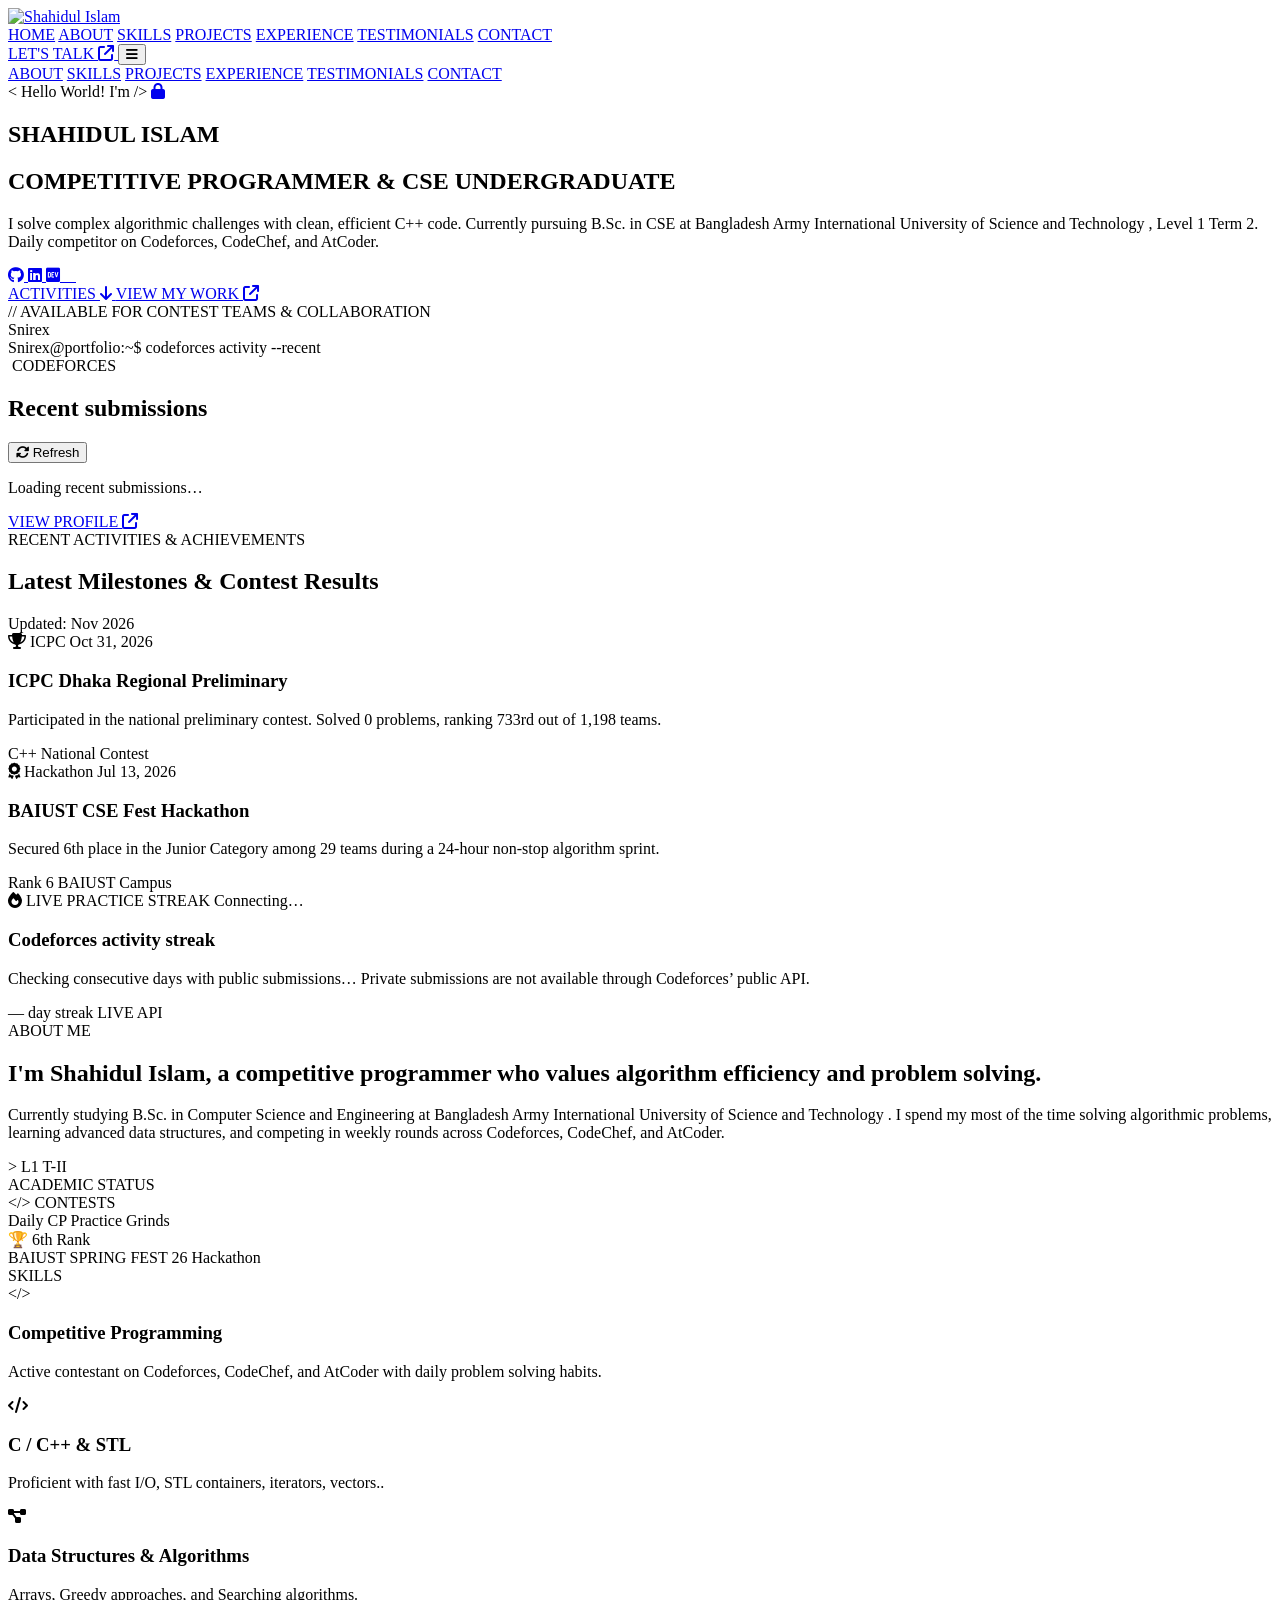
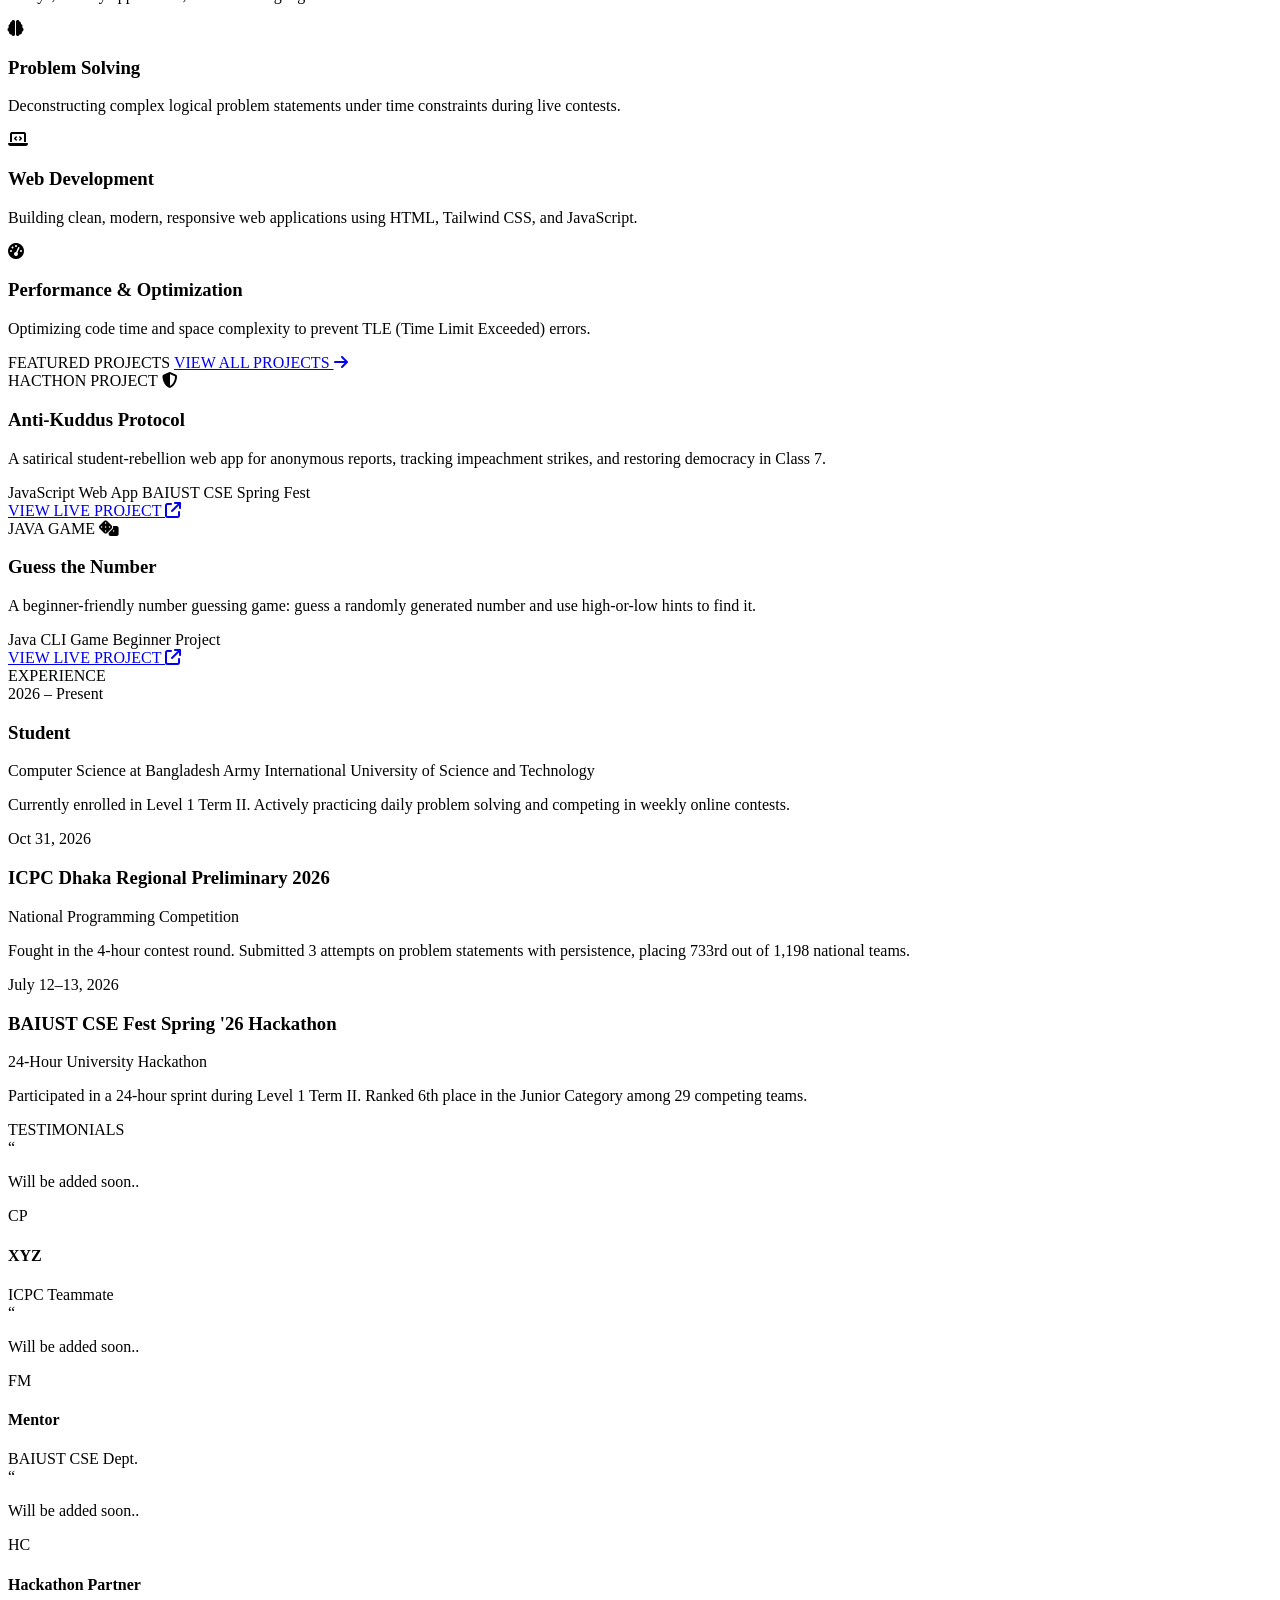
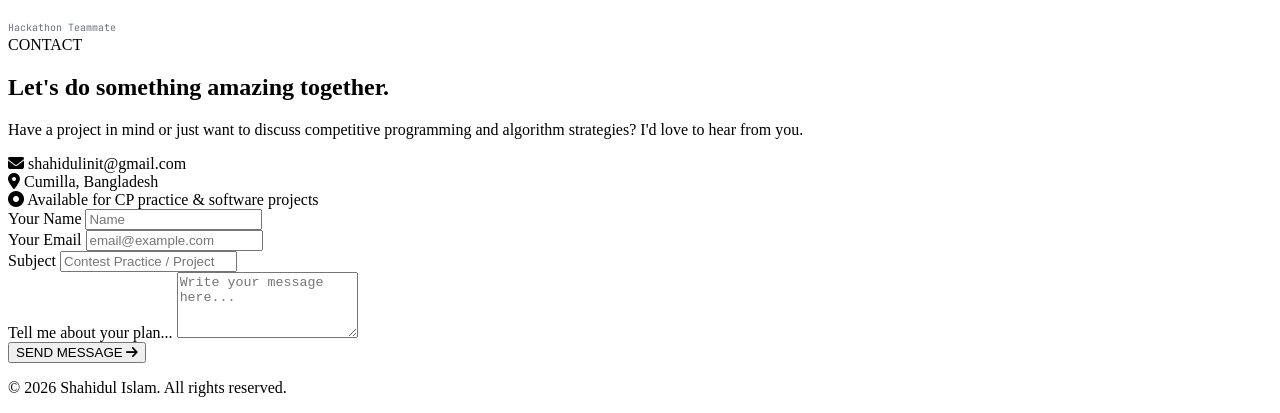
==== index.html @ ae954846 "Publish portfolio site" ====
<!doctype html>
<html lang="en" class="scroll-smooth"><head>
    <meta charset="UTF-8">
    <meta name="viewport" content="width=device-width, initial-scale=1.0">
    <meta name="theme-color" content="#080b0a">
    <meta name="description" content="Shahidul Islam — competitive programmer and computer science undergraduate.">
    <title>Shahidul Islam | Portfolio</title>
    <!-- FontAwesome & Google Fonts -->
    <link rel="stylesheet" href="https://cdnjs.cloudflare.com/ajax/libs/font-awesome/6.5.1/css/all.min.css">
    <link rel="preconnect" href="https://fonts.googleapis.com">
    <link rel="preconnect" href="https://fonts.gstatic.com" crossorigin="">
    <link href="https://fonts.googleapis.com/css2?family=JetBrains+Mono:wght@400;500;600;700&amp;family=Plus+Jakarta+Sans:wght@300;400;500;600;700;800&amp;display=swap" rel="stylesheet">
    
    
    
    <link rel="stylesheet" href="assets/css/tailwind.css">
    <link rel="stylesheet" href="assets/css/site.css">
    <style id="admin-custom-css"></style>
</head>
<body class="bg-grid-overlay antialiased selection:bg-lime-400 selection:text-black">

    <!-- Navigation Bar -->
    <header class="fixed top-0 left-0 w-full z-40 bg-[#080b0a]/90 backdrop-blur-md border-b border-[#161f1b]">
        <div class="max-w-7xl mx-auto px-4 sm:px-6 lg:px-8 h-20 flex items-center justify-between">
            
            <!-- Site Logo -->
            <a href="#home" class="site-logo-link" aria-label="Shahidul Islam home">
                <img src="assets/images/silogo.PNG" alt="Shahidul Islam">
            </a>

            <!-- Desktop Nav Links -->
            <nav class="hidden lg:flex items-center gap-8 text-xs font-mono font-bold uppercase tracking-widest text-gray-400">
                <a href="#home" class="hover:text-accent transition-colors">HOME</a>
                <a href="#about" class="hover:text-accent transition-colors">ABOUT</a>
                <a href="#skills" class="hover:text-accent transition-colors">SKILLS</a>
                <a href="#projects" class="hover:text-accent transition-colors">PROJECTS</a>
                <a href="#experience" class="hover:text-accent transition-colors">EXPERIENCE</a>
                <a href="#testimonials" class="hover:text-accent transition-colors">TESTIMONIALS</a>
                <a href="#contact" class="hover:text-accent transition-colors">CONTACT</a>
            </nav>

            <!-- Let's Talk CTA -->
            <div class="flex items-center gap-4">
                <a href="#contact" class="px-5 py-2.5 rounded-lg border border-gray-700 hover:border-accent text-xs font-mono font-bold text-white hover:text-accent transition-all flex items-center gap-2">
                    LET'S TALK <i class="fa-solid fa-arrow-up-right-from-square text-[10px]"></i>
                </a>
                <button id="mobile-toggle" type="button" class="lg:hidden text-gray-400 hover:text-white p-2" aria-label="Toggle navigation" aria-controls="mobile-menu" aria-expanded="false">
                    <i class="fa-solid fa-bars text-xl" aria-hidden="true"></i>
                </button>
            </div>
        </div>

        <!-- Mobile Navigation Drawer -->
        <div id="mobile-menu" class="hidden lg:hidden bg-[#0d1210] border-b border-gray-800 px-6 py-4 space-y-3 font-mono text-xs">
            <a href="#about" class="mobile-link block text-gray-300 hover:text-accent">ABOUT</a>
            <a href="#skills" class="mobile-link block text-gray-300 hover:text-accent">SKILLS</a>
            <a href="#projects" class="mobile-link block text-gray-300 hover:text-accent">PROJECTS</a>
            <a href="#experience" class="mobile-link block text-gray-300 hover:text-accent">EXPERIENCE</a>
            <a href="#testimonials" class="mobile-link block text-gray-300 hover:text-accent">TESTIMONIALS</a>
            <a href="#contact" class="mobile-link block text-gray-300 hover:text-accent">CONTACT</a>
        </div>
    </header>

    <!-- Main Content Container -->
    <main class="relative pt-20">

        <!-- Hero Section -->
        <section id="home" class="min-h-[85vh] flex items-center py-12">
            <div class="max-w-7xl mx-auto px-4 sm:px-6 lg:px-8 w-full">
                <div class="grid grid-cols-1 lg:grid-cols-12 gap-12 items-center">
                    
                    <!-- Left Hero Intro -->
                    <div class="lg:col-span-7 space-y-6">
                        
                        <div class="hero-greeting">
                            <span class="inline-block text-xs font-mono font-bold text-accent">
                                &lt; Hello World! I'm /&gt;
                            </span>
                            <a id="admin-panel-trigger" href="https://github.com/shahidulinit/shahidulinit.github.io" target="_blank" rel="noopener noreferrer" class="admin-panel-trigger" aria-label="Open the GitHub repository" title="GitHub repository">
                                <i class="fa-solid fa-lock" aria-hidden="true"></i>
                            </a>
                        </div>

                        <h1 class="text-5xl sm:text-7xl font-extrabold tracking-tight text-white leading-none uppercase" id="display-hero-title">
                            SHAHIDUL <span class="text-accent">ISLAM</span>
                        </h1>

                        <h2 class="text-sm sm:text-base font-mono font-bold tracking-wider text-gray-300 uppercase" id="display-hero-subtitle">
                            COMPETITIVE PROGRAMMER &amp; CSE UNDERGRADUATE
                        </h2>

                        <p class="text-gray-400 text-sm sm:text-base leading-relaxed max-w-xl" id="display-hero-bio">
                            I solve complex algorithmic challenges with clean, efficient C++ code. Currently pursuing B.Sc. in CSE at Bangladesh Army International University of Science and Technology , Level 1 Term 2. Daily competitor on Codeforces, CodeChef, and AtCoder.
                        </p>

                        <nav aria-label="Competitive programming and social profiles" class="flex flex-wrap items-center gap-3 pt-2">
                            <a href="https://github.com/shahidulinit" target="_blank" rel="noopener noreferrer" aria-label="GitHub profile" title="GitHub" class="w-11 h-11 rounded-xl border border-gray-800 bg-[#0d1210] flex items-center justify-center text-gray-300 hover:text-accent hover:border-accent transition-colors">
                                <i class="fa-brands fa-github text-lg" aria-hidden="true"></i>
                            </a>
                            <a href="https://www.linkedin.com/in/shahidulinit/" target="_blank" rel="noopener noreferrer" aria-label="LinkedIn profile" title="LinkedIn" class="w-11 h-11 rounded-xl border border-gray-800 bg-[#0d1210] flex items-center justify-center text-gray-300 hover:text-accent hover:border-accent transition-colors">
                                <i class="fa-brands fa-linkedin text-lg" aria-hidden="true"></i>
                            </a>
                            <a href="https://dev.to/shahidulinit" target="_blank" rel="noopener noreferrer" aria-label="DEV profile" title="DEV" class="w-11 h-11 rounded-xl border border-gray-800 bg-[#0d1210] flex items-center justify-center text-gray-300 hover:text-accent hover:border-accent transition-colors">
                                <i class="fa-brands fa-dev text-lg" aria-hidden="true"></i>
                            </a>
                            <a href="https://codeforces.com/profile/Snirex" target="_blank" rel="noopener noreferrer" aria-label="Codeforces profile" title="Codeforces" class="codeforces-profile-link w-11 h-11 rounded-xl border border-gray-800 bg-[#0d1210] flex items-center justify-center hover:border-accent transition-colors">
                                <img src="https://cdn.simpleicons.org/codeforces/1F8ACB" alt="" class="codeforces-icon" loading="lazy">
                            </a>
                            <a href="https://www.codechef.com/users/shahidulinit" target="_blank" rel="noopener noreferrer" aria-label="CodeChef profile" title="CodeChef" class="w-11 h-11 rounded-xl border border-gray-800 bg-[#0d1210] flex items-center justify-center hover:border-accent transition-colors">
                                <img src="https://cdn.simpleicons.org/codechef/5B4638" alt="" class="w-5 h-5" loading="lazy">
                            </a>
                            <a href="https://atcoder.jp/users/shahidulinit" target="_blank" rel="noopener noreferrer" aria-label="AtCoder profile" title="AtCoder" class="w-11 h-11 rounded-xl border border-gray-800 bg-[#0d1210] flex items-center justify-center text-gray-300 hover:text-accent hover:border-accent transition-colors">
                                <img src="https://atcoder.jp/favicon.ico" alt="" class="w-6 h-6 rounded" loading="lazy">
                            </a>
                            <a href="https://icpc.global/ICPCID/shahidulinit" target="_blank" rel="noopener noreferrer" aria-label="ICPC profile" title="ICPC" class="w-11 h-11 rounded-xl border border-gray-800 bg-[#0d1210] flex items-center justify-center text-gray-300 hover:text-accent hover:border-accent transition-colors">
                                <img src="https://icpc.global/favicon.ico" alt="" class="w-6 h-6 rounded" loading="lazy">
                            </a>
                        </nav>

                        <!-- Action Buttons -->
                        <div class="flex flex-wrap items-center gap-4 pt-2">
                            <a href="#activity" class="px-7 py-3.5 rounded-lg bg-accent text-black font-extrabold font-mono text-xs uppercase hover:bg-lime-500 transition-all flex items-center gap-2">ACTIVITIES <i class="fa-solid fa-arrow-down"></i>
                            </a>
                            <a href="#projects" class="px-7 py-3.5 rounded-lg border border-gray-800 hover:border-accent text-white hover:text-accent font-mono text-xs uppercase transition-all flex items-center gap-2">
                                VIEW MY WORK <i class="fa-solid fa-arrow-up-right-from-square"></i>
                            </a>
                        </div>

                        <!-- Status Tag -->
                        <div class="text-xs font-mono text-gray-500 pt-4 flex items-center gap-2">
                            <span class="w-2 h-2 rounded-full bg-accent animate-ping"></span>
                            <span id="display-hero-status" class="">// AVAILABLE FOR CONTEST TEAMS &amp; COLLABORATION</span>
                        </div>
                    </div>

                    <!-- Live Codeforces terminal -->
                    <div id="codeforces-activity" class="lg:col-span-5 relative flex justify-center" data-codeforces-handle="Snirex" aria-labelledby="codeforces-heading">
                        
                        <!-- Glowing Wireframe Globe Ambient Background -->
                        <div class="codeforces-globe-ambient" aria-hidden="true">
                            <div class="wireframe-globe"></div>
                        </div>

                        <div class="mac-terminal codeforces-hero-terminal relative z-10">
                            <div class="mac-terminal-titlebar">
                                <div class="mac-terminal-controls" aria-hidden="true">
                                    <span class="mac-terminal-dot mac-terminal-close"></span>
                                    <span class="mac-terminal-dot mac-terminal-minimize"></span>
                                    <span class="mac-terminal-dot mac-terminal-zoom"></span>
                                </div>
                                <span class="mac-terminal-title">Snirex</span>
                                <span class="mac-terminal-spacer" aria-hidden="true"></span>
                            </div>
                            <div class="mac-terminal-body">
                                <div class="codeforces-command" aria-hidden="true">
                                    <span class="codeforces-command-user">Snirex@portfolio</span><span class="codeforces-command-path">:~</span><span class="codeforces-command-prompt">$</span>
                                    <span>codeforces activity --recent</span>
                                </div>
                                <div class="codeforces-terminal-heading">
                                    <div class="space-y-2">
                                        <span class="codeforces-label">
                                            <img src="https://cdn.simpleicons.org/codeforces/1F8ACB" alt="" class="codeforces-icon codeforces-icon-small" loading="lazy">
                                            CODEFORCES
                                        </span>
                                        <h2 id="codeforces-heading" class="text-lg font-bold text-white">Recent submissions</h2>
                                    </div>
                                    <button id="codeforces-refresh" type="button" class="rounded-lg border border-gray-700 px-3 py-2 text-xs font-mono text-white hover:border-accent hover:text-accent transition-colors" aria-label="Refresh Codeforces activity">
                                        <i class="fa-solid fa-rotate mr-1" aria-hidden="true"></i> Refresh
                                    </button>
                                </div>
                                <p id="codeforces-status" class="codeforces-status my-3 text-[11px] text-gray-400" role="status" aria-live="polite">Loading recent submissions…</p>
                                <div id="codeforces-submissions" class="grid grid-cols-1 gap-2" aria-live="polite"></div>
                                <div class="flex flex-wrap items-center justify-between gap-2 mt-3">
                                    <span id="codeforces-updated" class="text-[10px] font-mono text-gray-500"></span>
                                    <a href="https://codeforces.com/profile/Snirex" target="_blank" rel="noopener noreferrer" class="codeforces-profile-link inline-flex items-center gap-2 text-[10px] font-mono font-bold text-accent hover:text-white">
                                        VIEW PROFILE <i class="fa-solid fa-arrow-up-right-from-square" aria-hidden="true"></i>
                                    </a>
                                </div>
                            </div>
                        </div>
                    </div>

                </div>
            </div>
        </section>

        <!-- PRIORITIZED MOST RECENT ACTIVITY SECTION -->
        <section id="activity" class="py-12 border-t border-[#161f1b] bg-[#090e0b]">
            <div class="max-w-7xl mx-auto px-4 sm:px-6 lg:px-8">
                
                <div class="flex flex-col md:flex-row md:items-center justify-between gap-4 mb-8">
                    <div>
                        <span class="px-3 py-1 rounded bg-accent/10 border border-accent/20 text-accent font-mono text-xs font-bold uppercase inline-flex items-center gap-2">
                            <span class="w-2 h-2 rounded-full bg-accent animate-ping"></span>RECENT ACTIVITIES &amp; ACHIEVEMENTS
                        </span>
                        <h2 class="text-2xl font-bold text-white mt-2">Latest Milestones &amp; Contest Results</h2>
                    </div>
                    <span class="text-xs font-mono text-gray-500">Updated: Nov 2026</span>
                </div>

                <!-- Recent Activity Cards Row -->
                <div class="grid grid-cols-1 md:grid-cols-3 gap-6">
                    
                    <!-- Activity 1 -->
                    <div class="card-dark p-5 rounded-2xl relative border-l-4 border-l-accent">
                        <div class="flex items-center justify-between text-xs font-mono text-gray-400 mb-2">
                            <span class="text-accent font-bold"><i class="fa-solid fa-trophy mr-1"></i> ICPC</span>
                            <span>Oct 31, 2026</span>
                        </div>
                        <h3 class="text-base font-bold text-white mb-1" id="act-title-1">ICPC Dhaka Regional Preliminary</h3>
                        <p class="text-gray-400 text-xs leading-relaxed" id="act-desc-1">Participated in the national preliminary contest. Solved 0 problems, ranking 733rd out of 1,198 teams.</p>
                        <div class="mt-4 flex items-center gap-2">
                            <span class="text-[10px] font-mono px-2 py-0.5 rounded bg-accent/20 text-accent font-semibold">C++</span>
                            <span class="text-[10px] font-mono px-2 py-0.5 rounded bg-gray-800 text-gray-300">National Contest</span>
                        </div>
                    </div>

                    <!-- Activity 2 -->
                    <div class="card-dark p-5 rounded-2xl relative border-l-4 border-l-emerald-500">
                        <div class="flex items-center justify-between text-xs font-mono text-gray-400 mb-2">
                            <span class="text-emerald-400 font-bold"><i class="fa-solid fa-award mr-1"></i> Hackathon</span>
                            <span>Jul 13, 2026</span>
                        </div>
                        <h3 class="text-base font-bold text-white mb-1" id="act-title-2">BAIUST CSE Fest Hackathon</h3>
                        <p class="text-gray-400 text-xs leading-relaxed" id="act-desc-2">Secured 6th place in the Junior Category among 29 teams during a 24-hour non-stop algorithm sprint.</p>
                        <div class="mt-4 flex items-center gap-2">
                            <span class="text-[10px] font-mono px-2 py-0.5 rounded bg-emerald-500/20 text-emerald-400 font-semibold">Rank 6</span>
                            <span class="text-[10px] font-mono px-2 py-0.5 rounded bg-gray-800 text-gray-300">BAIUST Campus</span>
                        </div>
                    </div>

                    <!-- Activity 3 -->
                    <div id="act-card-streak" class="card-dark p-5 rounded-2xl relative border-l-4 border-l-blue-500">
                        <div class="flex items-center justify-between text-xs font-mono text-gray-400 mb-2">
                            <span class="text-blue-400 font-bold"><i class="fa-solid fa-fire mr-1"></i> LIVE PRACTICE STREAK</span>
                            <span id="act-streak-last">Connecting…</span>
                        </div>
                        <h3 class="text-base font-bold text-white mb-1" id="act-title-3">Codeforces activity streak</h3>
                        <p class="text-gray-400 text-xs leading-relaxed" id="act-desc-3" role="status" aria-live="polite">Checking consecutive days with public submissions… Private submissions are not available through Codeforces’ public API.</p>
                        <div class="mt-4 flex items-center gap-2">
                            <span id="act-streak-count" class="text-[10px] font-mono px-2 py-0.5 rounded bg-blue-500/20 text-blue-400 font-semibold">— day streak</span>
                            <span class="text-[10px] font-mono px-2 py-0.5 rounded bg-gray-800 text-gray-300">LIVE API</span>
                        </div>
                    </div>

                </div>

            </div>
        </section>

        <!-- About Me Section -->
        <section id="about" class="py-20 border-t border-[#161f1b]">
            <div class="max-w-7xl mx-auto px-4 sm:px-6 lg:px-8">
                
                <div class="space-y-6 max-w-4xl">
                    <span class="px-3 py-1 rounded bg-accent/10 border border-accent/20 text-accent font-mono text-xs font-bold uppercase">
                        ABOUT ME
                    </span>

                    <h2 class="text-2xl sm:text-4xl font-bold text-white leading-snug" id="display-about-headline">
                        I'm Shahidul Islam, a competitive programmer who values <span class="text-accent">algorithm efficiency</span> and <span class="text-accent">problem solving</span>.
                    </h2>

                    <p class="text-gray-400 text-sm sm:text-base leading-relaxed" id="display-about-paragraph">
                        Currently studying B.Sc. in Computer Science and Engineering at Bangladesh Army International University of Science and Technology . I spend my most of the time solving algorithmic problems, learning advanced data structures, and competing in weekly rounds across Codeforces, CodeChef, and AtCoder.
                    </p>

                    <!-- Key Stats Display Boxes -->
                    <div class="grid grid-cols-1 sm:grid-cols-3 gap-6 pt-6">
                        <div class="card-dark p-6 rounded-2xl border border-gray-800">
                            <div class="text-3xl font-extrabold font-mono text-accent" id="stat-years">&gt; L1 T-II</div>
                            <div class="text-xs font-mono text-gray-400 uppercase mt-2">ACADEMIC STATUS</div>
                        </div>
                        <div class="card-dark p-6 rounded-2xl border border-gray-800">
                            <div class="text-3xl font-extrabold font-mono text-accent" id="stat-projects">&lt;/&gt; CONTESTS</div>
                            <div class="text-xs font-mono text-gray-400 uppercase mt-2">Daily CP Practice Grinds</div>
                        </div>
                        <div class="card-dark p-6 rounded-2xl border border-gray-800">
                            <div class="text-3xl font-extrabold font-mono text-accent" id="stat-clients">🏆 6th Rank</div>
                            <div class="text-xs font-mono text-gray-400 uppercase mt-2">BAIUST SPRING FEST 26 Hackathon</div>
                        </div>
                    </div>
                </div>

            </div>
        </section>

        <!-- Skills & Services Section -->
        <section id="skills" class="py-20 border-t border-[#161f1b]">
            <div class="max-w-7xl mx-auto px-4 sm:px-6 lg:px-8">
                
                <div class="space-y-3 mb-12">
                    <span class="px-3 py-1 rounded bg-accent/10 border border-accent/20 text-accent font-mono text-xs font-bold uppercase">
                        SKILLS</span>
                </div>

                <div class="grid grid-cols-1 sm:grid-cols-2 lg:grid-cols-3 gap-6" id="skills-grid">
                    
                    <!-- Card 1 -->
                    <div class="card-dark p-6 rounded-2xl space-y-4">
                        <div class="text-accent text-2xl font-mono">&lt;/&gt;</div>
                        <h3 class="text-lg font-bold text-white">Competitive Programming</h3>
                        <p class="text-gray-400 text-xs leading-relaxed">Active contestant on Codeforces, CodeChef, and AtCoder with daily problem solving habits.</p>
                    </div>

                    <!-- Card 2 -->
                    <div class="card-dark p-6 rounded-2xl space-y-4">
                        <div class="text-accent text-2xl font-mono"><i class="fa-solid fa-code"></i></div>
                        <h3 class="text-lg font-bold text-white">C / C++ &amp; STL</h3>
                        <p class="text-gray-400 text-xs leading-relaxed">Proficient with fast I/O, STL containers, iterators, vectors..</p>
                    </div>

                    <!-- Card 3 -->
                    <div class="card-dark p-6 rounded-2xl space-y-4">
                        <div class="text-accent text-2xl font-mono"><i class="fa-solid fa-diagram-project"></i></div>
                        <h3 class="text-lg font-bold text-white">Data Structures &amp; Algorithms</h3>
                        <p class="text-gray-400 text-xs leading-relaxed">Arrays, Greedy approaches, and Searching algorithms.</p>
                    </div>

                    <!-- Card 4 -->
                    <div class="card-dark p-6 rounded-2xl space-y-4">
                        <div class="text-accent text-2xl font-mono"><i class="fa-solid fa-brain"></i></div>
                        <h3 class="text-lg font-bold text-white">Problem Solving</h3>
                        <p class="text-gray-400 text-xs leading-relaxed">Deconstructing complex logical problem statements under time constraints during live contests.</p>
                    </div>

                    <!-- Card 5 -->
                    <div class="card-dark p-6 rounded-2xl space-y-4">
                        <div class="text-accent text-2xl font-mono"><i class="fa-solid fa-laptop-code"></i></div>
                        <h3 class="text-lg font-bold text-white">Web Development</h3>
                        <p class="text-gray-400 text-xs leading-relaxed">Building clean, modern, responsive web applications using HTML, Tailwind CSS, and JavaScript.</p>
                    </div>

                    <!-- Card 6 -->
                    <div class="card-dark p-6 rounded-2xl space-y-4">
                        <div class="text-accent text-2xl font-mono"><i class="fa-solid fa-gauge-high"></i></div>
                        <h3 class="text-lg font-bold text-white">Performance &amp; Optimization</h3>
                        <p class="text-gray-400 text-xs leading-relaxed">Optimizing code time and space complexity to prevent TLE (Time Limit Exceeded) errors.</p>
                    </div>

                </div>
            </div>
        </section>

        <!-- Featured Projects / Contests Section -->
        <section id="projects" class="py-20 border-t border-[#161f1b]">
            <div class="max-w-7xl mx-auto px-4 sm:px-6 lg:px-8">
                
                <div class="flex flex-col sm:flex-row items-start sm:items-center justify-between gap-4 mb-12">
                    <span class="px-3 py-1 rounded bg-accent/10 border border-accent/20 text-accent font-mono text-xs font-bold uppercase">
                        FEATURED PROJECTS
                    </span>
                    <a href="#contact" class="text-xs font-mono font-bold text-gray-400 hover:text-accent uppercase tracking-wider flex items-center gap-1">
                        VIEW ALL PROJECTS <i class="fa-solid fa-arrow-right text-[10px]"></i>
                    </a>
                </div>

                <div class="grid grid-cols-1 md:grid-cols-2 gap-8" id="projects-grid">

                    <article class="card-dark rounded-2xl overflow-hidden group">
                        <div class="p-6 bg-gradient-to-b from-[#141d18] to-cardbg border-b border-gray-800 h-48 flex items-center justify-center relative">
                            <span class="px-2 py-1 rounded bg-accent/20 text-accent text-[10px] font-mono font-bold absolute top-3 right-3">HACTHON PROJECT</span>
                            <i class="fa-solid fa-shield-halved text-5xl text-accent/80 group-hover:scale-110 transition-transform"></i>
                        </div>
                        <div class="p-6 space-y-3">
                            <h3 class="text-lg font-bold text-white">Anti-Kuddus Protocol</h3>
                            <p class="text-gray-400 text-xs leading-relaxed">A satirical student-rebellion web app for anonymous reports, tracking impeachment strikes, and restoring democracy in Class 7.</p>
                            <div class="flex flex-wrap gap-2 pt-2 text-[10px] font-mono text-gray-400">
                                <span class="px-2 py-1 rounded bg-gray-800">JavaScript</span>
                                <span class="px-2 py-1 rounded bg-gray-800">Web App</span>
                                <span class="px-2 py-1 rounded bg-gray-800">BAIUST CSE Spring Fest</span>
                            </div>
                            <a href="https://shahidulinit.github.io/Anti-KuddusProtocol/" target="_blank" rel="noopener noreferrer" class="inline-flex items-center gap-2 pt-2 text-xs font-mono font-bold text-accent hover:text-white">
                                VIEW LIVE PROJECT <i class="fa-solid fa-arrow-up-right-from-square"></i>
                            </a>
                        </div>
                    </article>

                    <article class="card-dark rounded-2xl overflow-hidden group">
                        <div class="p-6 bg-gradient-to-b from-[#141d18] to-cardbg border-b border-gray-800 h-48 flex items-center justify-center relative">
                            <span class="px-2 py-1 rounded bg-accent/20 text-accent text-[10px] font-mono font-bold absolute top-3 right-3">JAVA GAME</span>
                            <i class="fa-solid fa-dice text-5xl text-accent/80 group-hover:scale-110 transition-transform"></i>
                        </div>
                        <div class="p-6 space-y-3">
                            <h3 class="text-lg font-bold text-white">Guess the Number</h3>
                            <p class="text-gray-400 text-xs leading-relaxed">A beginner-friendly number guessing game: guess a randomly generated number and use high-or-low hints to find it.</p>
                            <div class="flex flex-wrap gap-2 pt-2 text-[10px] font-mono text-gray-400">
                                <span class="px-2 py-1 rounded bg-gray-800">Java</span>
                                <span class="px-2 py-1 rounded bg-gray-800">CLI Game</span>
                                <span class="px-2 py-1 rounded bg-gray-800">Beginner Project</span>
                            </div>
                            <a href="https://shahidulinit.github.io/GuessTheNumber/" target="_blank" rel="noopener noreferrer" class="inline-flex items-center gap-2 pt-2 text-xs font-mono font-bold text-accent hover:text-white">
                                VIEW LIVE PROJECT <i class="fa-solid fa-arrow-up-right-from-square"></i>
                            </a>
                        </div>
                    </article>

                </div>
            </div>
        </section>

        <!-- Experience Timeline Section -->
        <section id="experience" class="py-20 border-t border-[#161f1b]">
            <div class="max-w-7xl mx-auto px-4 sm:px-6 lg:px-8">
                
                <div class="space-y-3 mb-12">
                    <span class="px-3 py-1 rounded bg-accent/10 border border-accent/20 text-accent font-mono text-xs font-bold uppercase">
                        EXPERIENCE
                    </span>
                </div>

                <div class="space-y-8 max-w-4xl" id="experience-list">
                    
                    <!-- Timeline Item 1 -->
                    <div class="grid grid-cols-1 md:grid-cols-12 gap-4 items-start card-dark p-6 rounded-2xl">
                        <div class="md:col-span-3 font-mono text-xs text-accent font-bold">2026 – Present</div>
                        <div class="md:col-span-9 space-y-2">
                            <h3 class="text-lg font-bold text-white">Student</h3>
                            <div class="text-xs font-mono text-gray-500">Computer Science at Bangladesh Army International University of Science and Technology</div>
                            <p class="text-gray-400 text-xs leading-relaxed">Currently enrolled in Level 1 Term II. Actively practicing daily problem solving and competing in weekly online contests.</p>
                        </div>
                    </div>

                    <!-- Timeline Item 2 -->
                    <div class="grid grid-cols-1 md:grid-cols-12 gap-4 items-start card-dark p-6 rounded-2xl">
                        <div class="md:col-span-3 font-mono text-xs text-accent font-bold">Oct 31, 2026</div>
                        <div class="md:col-span-9 space-y-2">
                            <h3 class="text-lg font-bold text-white">ICPC Dhaka Regional Preliminary 2026</h3>
                            <div class="text-xs font-mono text-gray-500">National Programming Competition</div>
                            <p class="text-gray-400 text-xs leading-relaxed">Fought in the 4-hour contest round. Submitted 3 attempts on problem statements with persistence, placing 733rd out of 1,198 national teams.</p>
                        </div>
                    </div>

                    <!-- Timeline Item 3 -->
                    <div class="grid grid-cols-1 md:grid-cols-12 gap-4 items-start card-dark p-6 rounded-2xl">
                        <div class="md:col-span-3 font-mono text-xs text-accent font-bold">July 12–13, 2026</div>
                        <div class="md:col-span-9 space-y-2">
                            <h3 class="text-lg font-bold text-white">BAIUST CSE Fest Spring '26 Hackathon</h3>
                            <div class="text-xs font-mono text-gray-500">24-Hour University Hackathon</div>
                            <p class="text-gray-400 text-xs leading-relaxed">Participated in a 24-hour sprint during Level 1 Term II. Ranked 6th place in the Junior Category among 29 competing teams.</p>
                        </div>
                    </div>

                </div>
            </div>
        </section>

        <!-- Testimonials Section -->
        <section id="testimonials" class="py-20 border-t border-[#161f1b]">
            <div class="max-w-7xl mx-auto px-4 sm:px-6 lg:px-8">
                
                <div class="space-y-3 mb-12">
                    <span class="px-3 py-1 rounded bg-accent/10 border border-accent/20 text-accent font-mono text-xs font-bold uppercase">
                        TESTIMONIALS
                    </span>
                </div>

                <div class="grid grid-cols-1 md:grid-cols-3 gap-6" id="testimonials-grid">
                    
                    <div class="card-dark p-6 rounded-2xl space-y-4">
                        <div class="text-accent text-3xl font-serif">“</div>
                        <p class="text-gray-300 text-xs leading-relaxed">Will be added soon..</p>
                        <div class="border-t border-gray-800 pt-4 flex items-center gap-3">
                            <div class="w-8 h-8 rounded-full bg-accent/20 text-accent font-bold font-mono text-xs flex items-center justify-center">CP</div>
                            <div>
                                <h4 class="text-xs font-bold text-white">XYZ</h4>
                                <span class="text-[10px] text-gray-500 font-mono">ICPC Teammate</span>
                            </div>
                        </div>
                    </div>

                    <div class="card-dark p-6 rounded-2xl space-y-4">
                        <div class="text-accent text-3xl font-serif">“</div>
                        <p class="text-gray-300 text-xs leading-relaxed">Will be added soon..</p>
                        <div class="border-t border-gray-800 pt-4 flex items-center gap-3">
                            <div class="w-8 h-8 rounded-full bg-accent/20 text-accent font-bold font-mono text-xs flex items-center justify-center">FM</div>
                            <div class="">
                                <h4 class="text-xs font-bold text-white">Mentor</h4>
                                <span class="text-[10px] text-gray-500 font-mono">BAIUST CSE Dept.</span>
                            </div>
                        </div>
                    </div>

                    <div class="card-dark p-6 rounded-2xl space-y-4">
                        <div class="text-accent text-3xl font-serif">“</div>
                        <p class="text-gray-300 text-xs leading-relaxed">Will be added soon..</p>
                        <div class="border-t border-gray-800 pt-4 flex items-center gap-3">
                            <div class="w-8 h-8 rounded-full bg-accent/20 text-accent font-bold font-mono text-xs flex items-center justify-center">HC</div>
                            <div>
                                <h4 class="text-xs font-bold text-white">Hackathon Partner</h4>
                                <font color="#6b7280" face="JetBrains Mono, monospace"><span style="font-size: 10px;" class="">Hackathon Teammate</span></font></div>
                        </div>
                    </div>

                </div>
            </div>
        </section>

        <!-- Contact Section -->
        <section id="contact" class="py-20 border-t border-[#161f1b]">
            <div class="max-w-7xl mx-auto px-4 sm:px-6 lg:px-8">
                
                <div class="grid grid-cols-1 lg:grid-cols-12 gap-12">
                    
                    <!-- Left Info -->
                    <div class="lg:col-span-5 space-y-6">
                        <span class="px-3 py-1 rounded bg-accent/10 border border-accent/20 text-accent font-mono text-xs font-bold uppercase">
                            CONTACT
                        </span>

                        <h2 class="text-3xl sm:text-4xl font-extrabold text-white">
                            Let's do something amazing together.
                        </h2>

                        <p class="text-gray-400 text-xs sm:text-sm leading-relaxed">
                            Have a project in mind or just want to discuss competitive programming and algorithm strategies? I'd love to hear from you.
                        </p>

                        <div class="space-y-4 text-xs font-mono pt-4">
                            <div class="flex items-center gap-3 text-gray-300">
                                <i class="fa-solid fa-envelope text-accent"></i>
                                <span id="display-contact-email">shahidulinit@gmail.com</span>
                            </div>
                            <div class="flex items-center gap-3 text-gray-300">
                                <i class="fa-solid fa-location-dot text-accent"></i>
                                <span id="display-contact-location">Cumilla, Bangladesh</span>
                            </div>
                            <div class="flex items-center gap-3 text-gray-300">
                                <i class="fa-solid fa-circle-dot text-accent"></i>
                                <span class="">Available for CP practice &amp; software projects</span>
                            </div>
                        </div>
                    </div>

                    <!-- Right Form -->
                    <div class="lg:col-span-7">
                        <form id="contact-form" class="card-dark p-8 rounded-2xl space-y-4">
                            <div id="contact-alert" class="hidden p-3 rounded text-xs font-mono"></div>

                            <div class="grid grid-cols-1 sm:grid-cols-2 gap-4">
                                <div>
                                    <label class="block text-[10px] font-mono text-gray-400 uppercase mb-1">Your Name</label>
                                    <input type="text" required="" placeholder="Name" class="w-full px-4 py-3 rounded-lg bg-[#080b0a] border border-gray-800 text-white text-xs focus:outline-none focus:border-accent">
                                </div>
                                <div>
                                    <label class="block text-[10px] font-mono text-gray-400 uppercase mb-1">Your Email</label>
                                    <input type="email" required="" placeholder="email@example.com" class="w-full px-4 py-3 rounded-lg bg-[#080b0a] border border-gray-800 text-white text-xs focus:outline-none focus:border-accent">
                                </div>
                            </div>

                            <div>
                                <label class="block text-[10px] font-mono text-gray-400 uppercase mb-1">Subject</label>
                                <input type="text" required="" placeholder="Contest Practice / Project" class="w-full px-4 py-3 rounded-lg bg-[#080b0a] border border-gray-800 text-white text-xs focus:outline-none focus:border-accent">
                            </div>

                            <div>
                                <label class="block text-[10px] font-mono text-gray-400 uppercase mb-1">Tell me about your plan...</label>
                                <textarea rows="4" required="" placeholder="Write your message here..." class="w-full px-4 py-3 rounded-lg bg-[#080b0a] border border-gray-800 text-white text-xs focus:outline-none focus:border-accent resize-none"></textarea>
                            </div>

                            <button type="submit" class="w-full py-4 rounded-lg bg-accent text-black font-extrabold font-mono text-xs uppercase hover:bg-lime-500 transition-all flex items-center justify-center gap-2">
                                SEND MESSAGE <i class="fa-solid fa-arrow-right"></i>
                            </button>
                        </form>
                    </div>

                </div>
            </div>
        </section>

    </main>

    <!-- Footer -->
    <footer class="py-8 border-t border-[#161f1b] text-xs font-mono text-gray-500">
        <div class="max-w-7xl mx-auto px-4 sm:px-6 lg:px-8 flex flex-col sm:flex-row items-center justify-between gap-4">
            
            <div class="flex items-center gap-4">
                <!-- <span class="text-white font-bold">SI_</span> -->
                <p>
                    © <span id="year-span">2026</span> Shahidul Islam. All rights reserved.
                </p>
            </div>

            <!-- <div class="flex items-center gap-6">
                <a href="#home" class="hover:text-accent">HOME</a>
                <a href="#about" class="hover:text-accent">ABOUT</a>
                <a href="#skills" class="hover:text-accent">SKILLS</a>
                <a href="#projects" class="hover:text-accent">PROJECTS</a>
                <a href="#contact" class="hover:text-accent">CONTACT</a>
            </div> -->

            <!-- <div class="flex items-center gap-4 text-gray-400">
                <a href="https://github.com/shahidulinit" target="_blank" rel="noopener noreferrer" aria-label="GitHub" class="hover:text-accent"><i class="fa-brands fa-github"></i></a>
                <a href="https://www.linkedin.com/in/shahidulinit/" target="_blank" rel="noopener noreferrer" aria-label="LinkedIn" class="hover:text-accent"><i class="fa-brands fa-linkedin"></i></a>
            </div> -->

        </div>
    </footer>

    

    

    
    <script src="assets/js/main.js" defer></script>
</body></html>
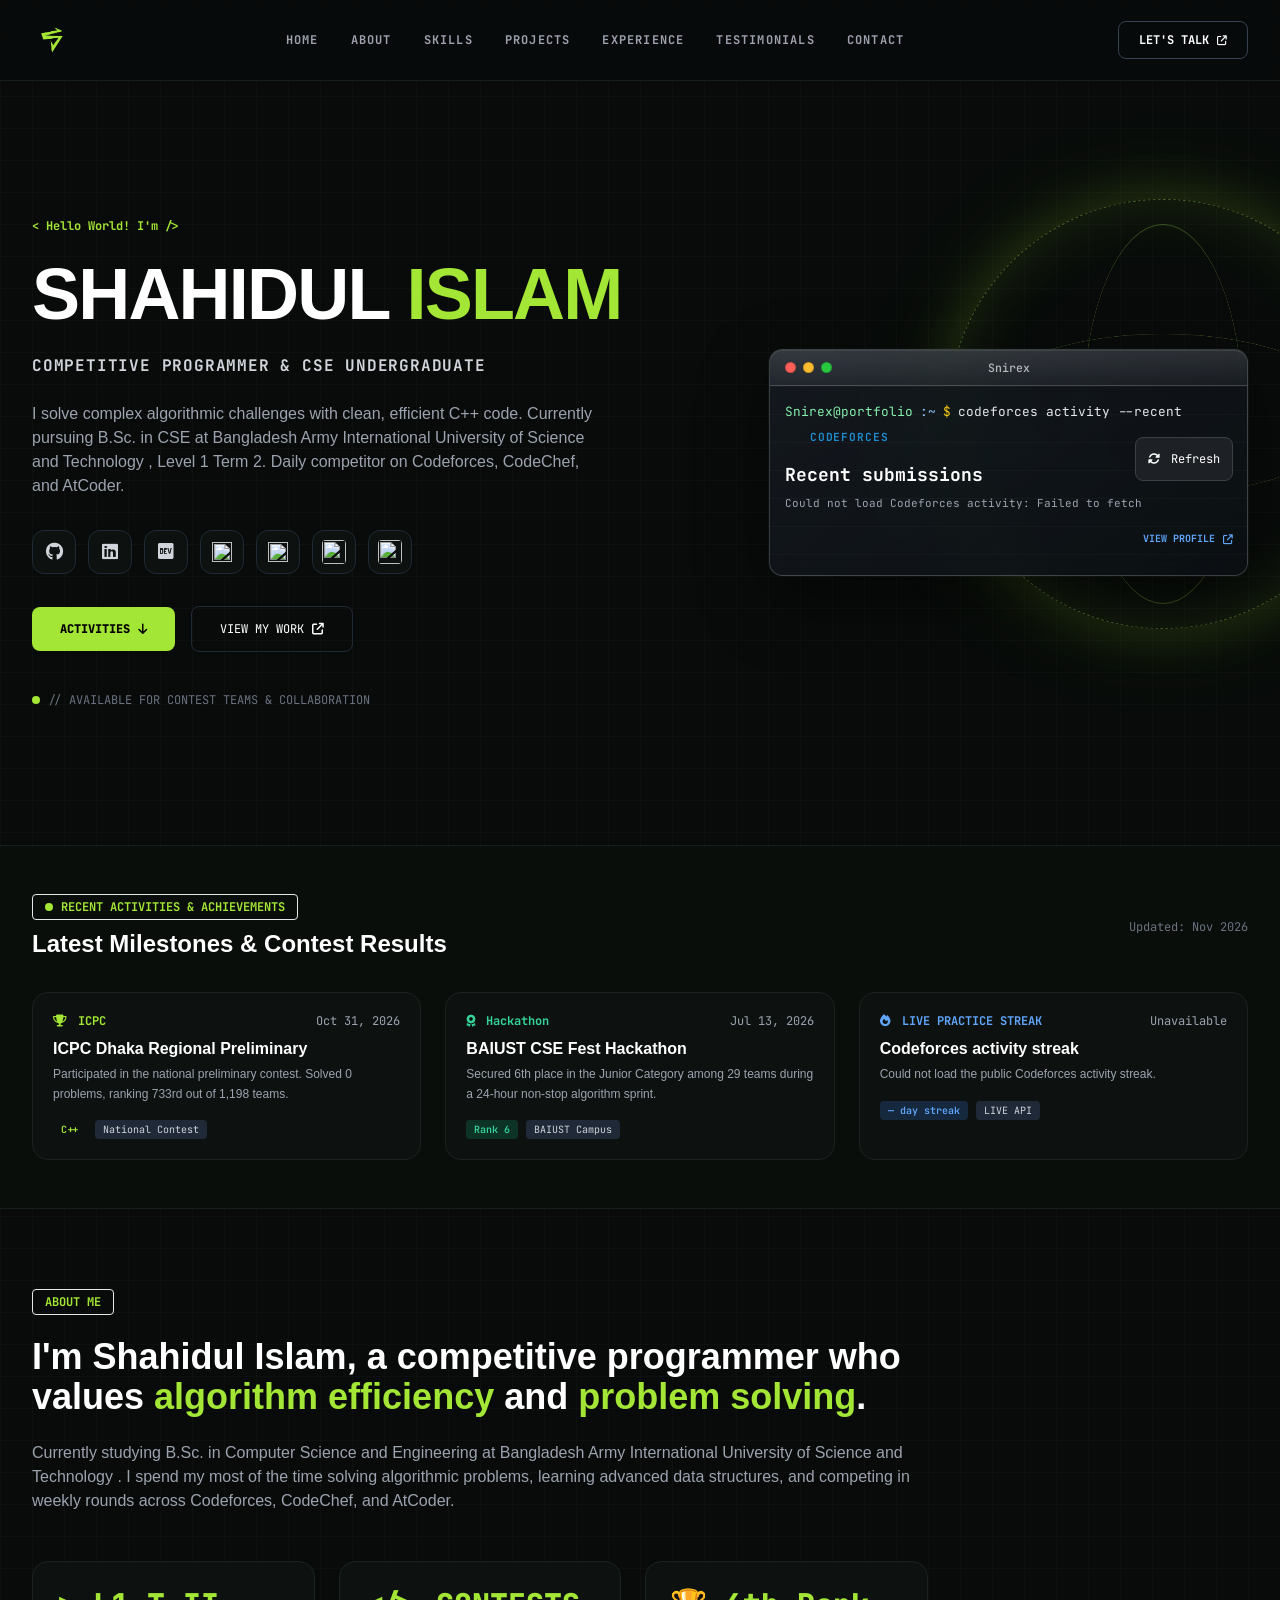
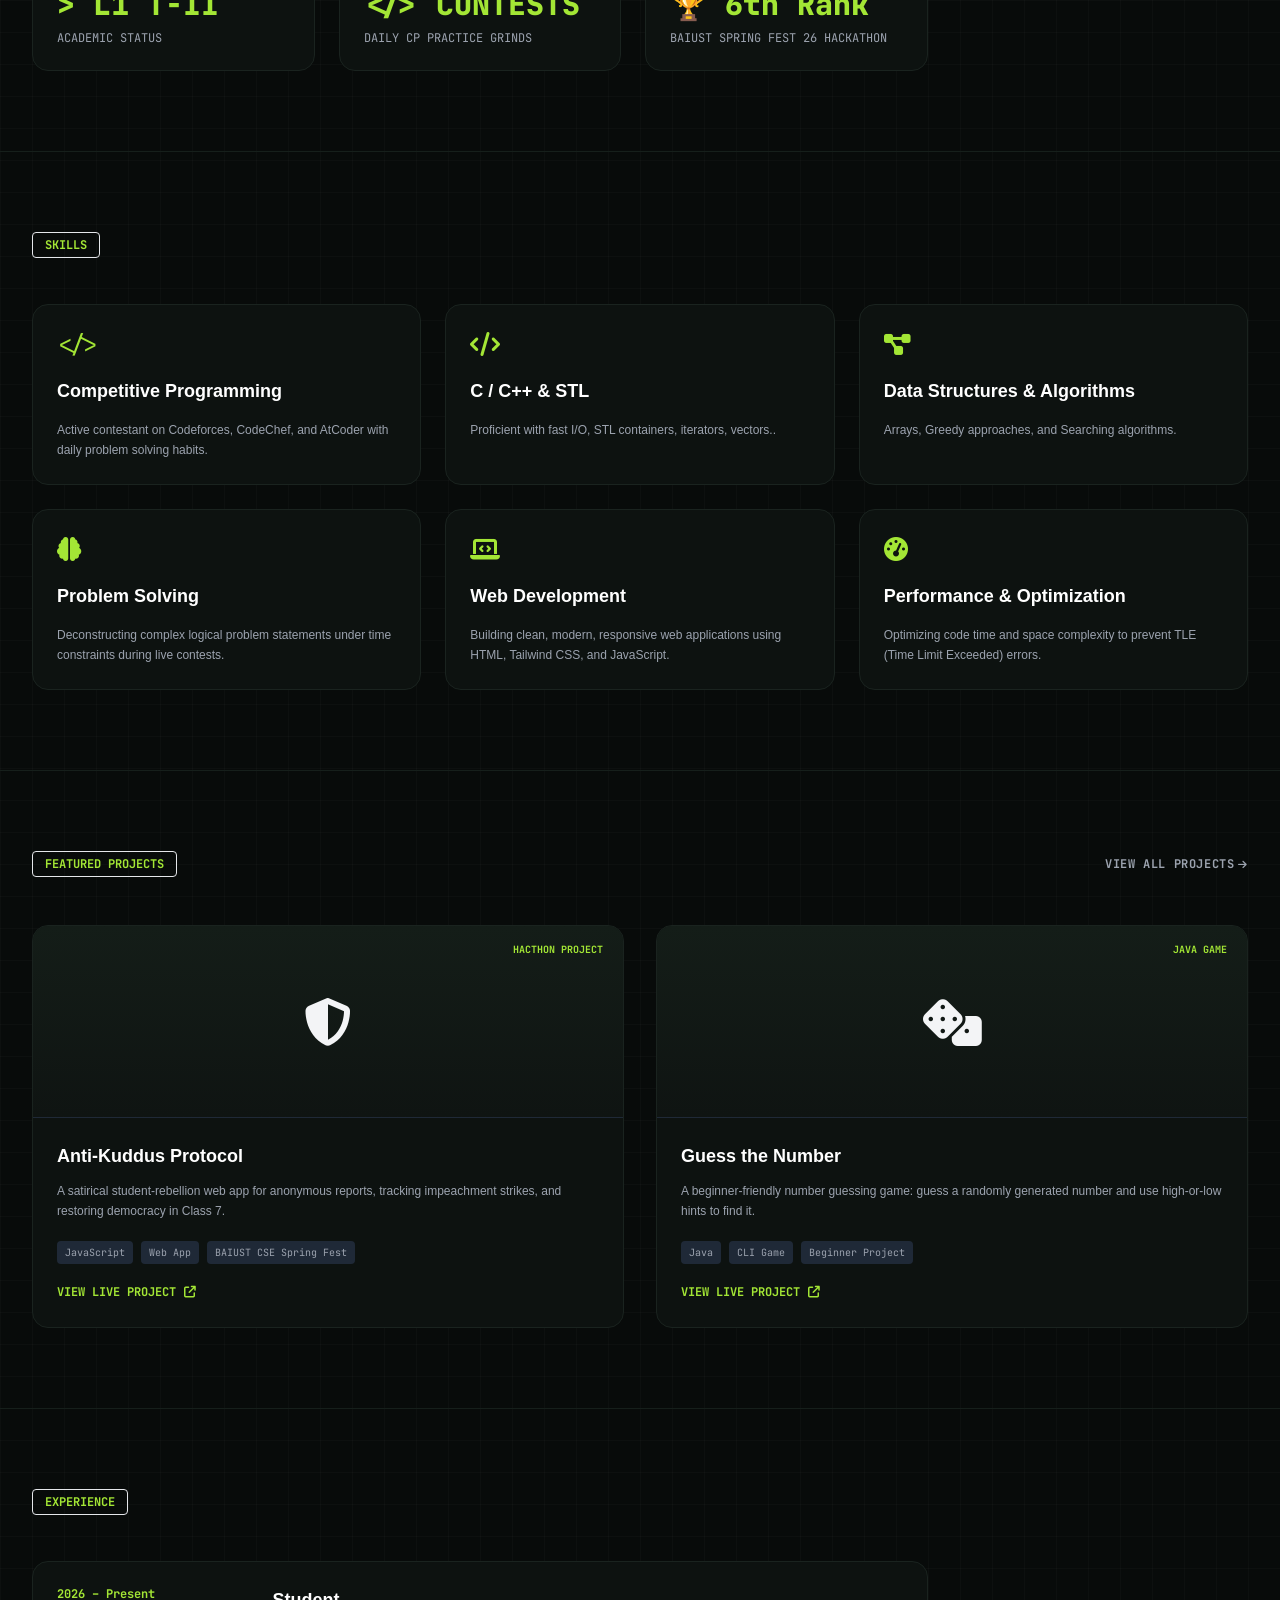
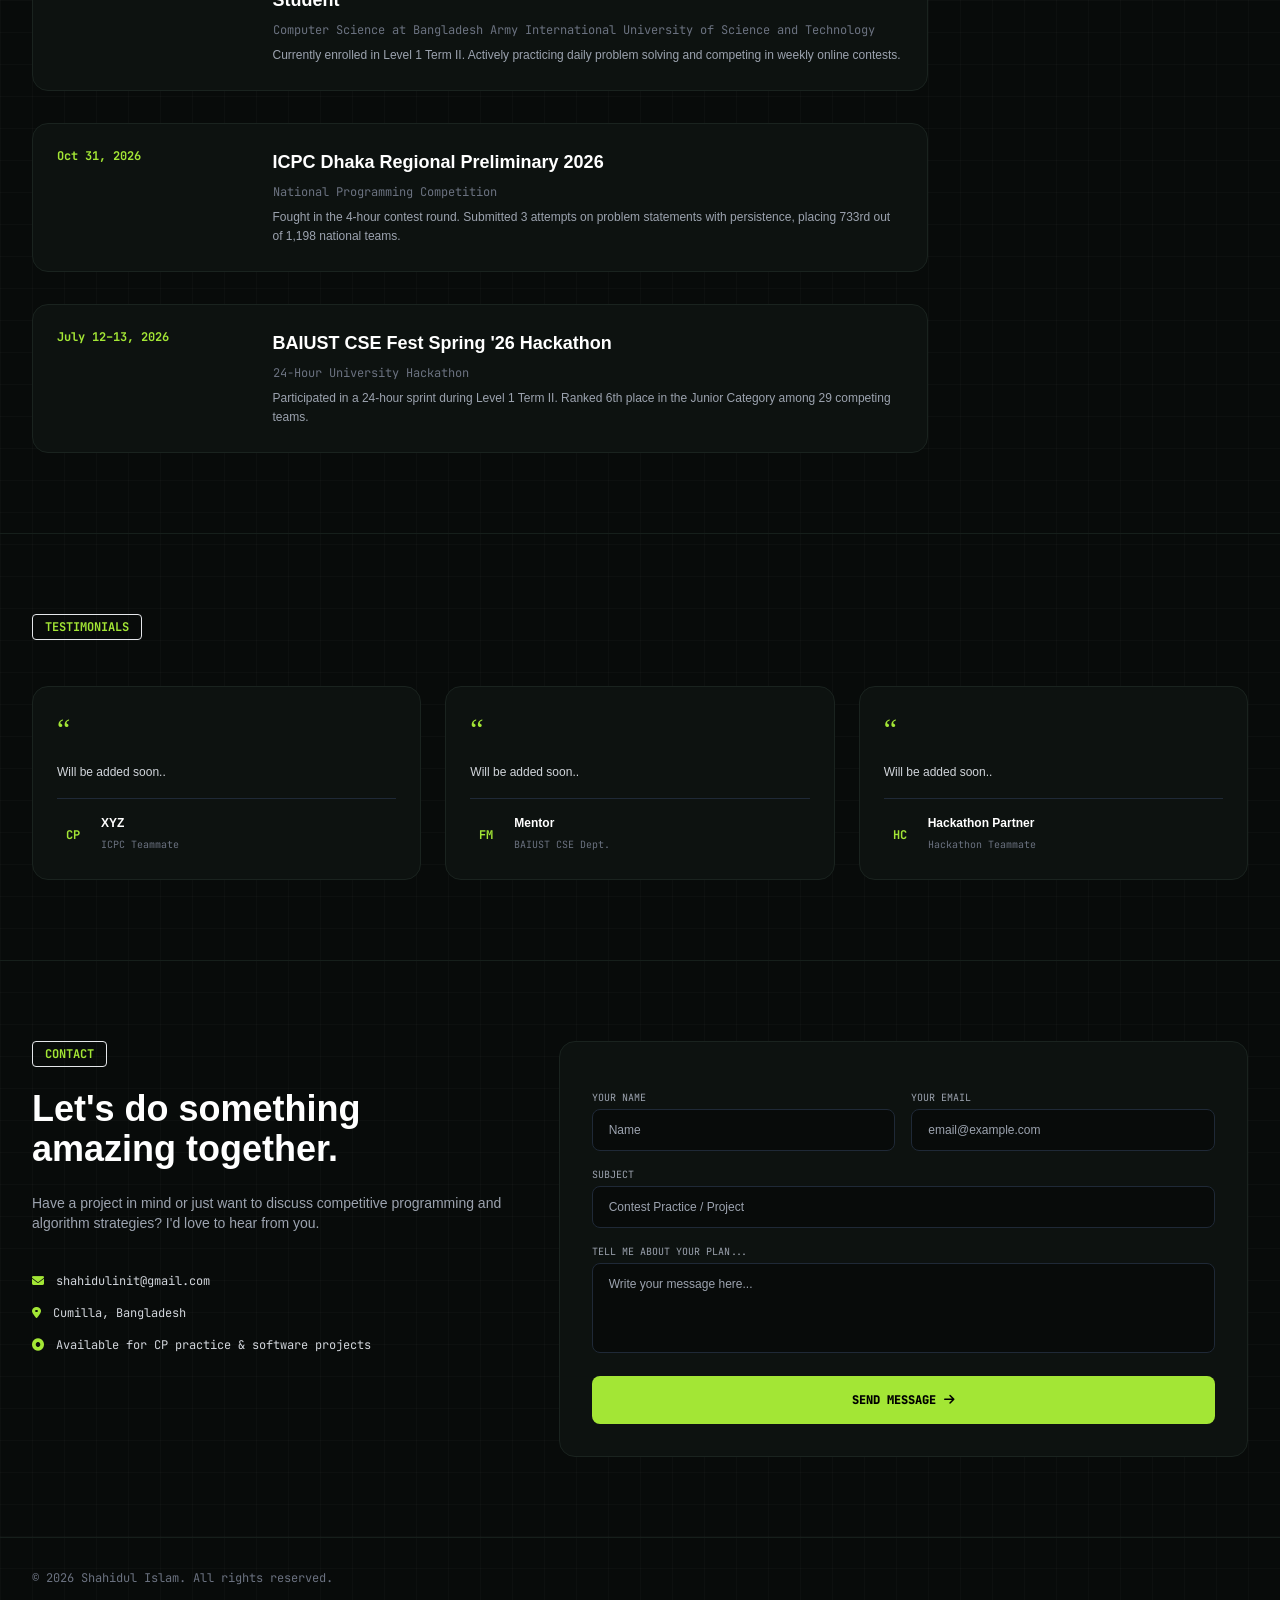
==== commit 0b5b884d: "Remove admin panel button Co-authored-by: Copilot <223556219+Copilot@users.noreply.github.com>" ====
--- a/index.html
+++ b/index.html
@@ -15,7 +15,6 @@
     
     <link rel="stylesheet" href="assets/css/tailwind.css">
     <link rel="stylesheet" href="assets/css/site.css">
-    <style id="admin-custom-css"></style>
 </head>
 <body class="bg-grid-overlay antialiased selection:bg-lime-400 selection:text-black">
 
@@ -76,9 +75,6 @@
                             <span class="inline-block text-xs font-mono font-bold text-accent">
                                 &lt; Hello World! I'm /&gt;
                             </span>
-                            <a id="admin-panel-trigger" href="https://github.com/shahidulinit/shahidulinit.github.io" target="_blank" rel="noopener noreferrer" class="admin-panel-trigger" aria-label="Open the GitHub repository" title="GitHub repository">
-                                <i class="fa-solid fa-lock" aria-hidden="true"></i>
-                            </a>
                         </div>
 
                         <h1 class="text-5xl sm:text-7xl font-extrabold tracking-tight text-white leading-none uppercase" id="display-hero-title">
--- a/assets/css/site.css
+++ b/assets/css/site.css
@@ -0,0 +1,476 @@
+:root {
+            --accent-lime: #a3e635;
+            --accent-lime-hover: #84cc16;
+            --accent-glow: rgba(163, 230, 53, 0.15);
+        }
+
+        html {
+            overflow-x: clip;
+            scroll-padding-top: 5rem;
+        }
+
+        body {
+            font-family: 'Plus Jakarta Sans', sans-serif;
+            background-color: #080b0a;
+            color: #f3f4f6;
+            min-width: 320px;
+            overflow-x: clip;
+        }
+
+        img {
+            max-width: 100%;
+        }
+
+        a,
+        button,
+        input,
+        textarea,
+        select {
+            -webkit-tap-highlight-color: transparent;
+        }
+
+        /* Subtle Dark Grid Overlay */
+        .bg-grid-overlay {
+            background-size: 32px 32px;
+            background-image: 
+                linear-gradient(to right, rgba(255, 255, 255, 0.02) 1px, transparent 1px),
+                linear-gradient(to bottom, rgba(255, 255, 255, 0.02) 1px, transparent 1px);
+        }
+
+        /* Glass Cards */
+        .card-dark {
+            background-color: #0d1210;
+            border: 1px solid #1a231f;
+        }
+        .card-dark:hover {
+            border-color: rgba(163, 230, 53, 0.3);
+        }
+
+        .text-accent {
+            color: var(--accent-lime);
+        }
+        .bg-accent {
+            background-color: var(--accent-lime);
+        }
+        .border-accent {
+            border-color: var(--accent-lime);
+        }
+        .site-logo-link {
+            display: flex;
+            width: 40px;
+            height: 40px;
+            flex: 0 0 40px;
+            align-items: center;
+            justify-content: center;
+            overflow: hidden;
+        }
+        .site-logo-link img {
+            width: 100%;
+            height: 100%;
+            object-fit: contain;
+        }
+        .hero-greeting {
+            display: flex;
+            flex-direction: column;
+            align-items: flex-start;
+            gap: 0.4rem;
+        }
+        .codeforces-status {
+            min-height: 1.5rem;
+            overflow-wrap: anywhere;
+            font-family: 'JetBrains Mono', monospace;
+        }
+        .codeforces-icon {
+            display: inline-block;
+            width: 20px;
+            height: 20px;
+            max-width: none;
+            flex: 0 0 auto;
+            object-fit: contain;
+        }
+        .codeforces-icon-small {
+            width: 17px;
+            height: 17px;
+        }
+        .codeforces-label {
+            display: inline-flex;
+            align-items: center;
+            gap: 0.5rem;
+            color: #1f8acb;
+            font: 700 0.7rem 'JetBrains Mono', monospace;
+            letter-spacing: 0.08em;
+        }
+        .mac-terminal {
+            overflow: hidden;
+            border: 1px solid rgba(226, 232, 240, 0.2);
+            border-radius: 0.85rem;
+            background: linear-gradient(145deg, rgba(33, 39, 48, 0.72), rgba(11, 15, 20, 0.68));
+            box-shadow: 0 24px 70px rgba(0, 0, 0, 0.38), inset 0 1px rgba(255, 255, 255, 0.12), 0 0 0 1px rgba(255, 255, 255, 0.025);
+            -webkit-backdrop-filter: blur(24px) saturate(155%);
+            backdrop-filter: blur(24px) saturate(155%);
+        }
+        .mac-terminal-titlebar {
+            position: relative;
+            display: flex;
+            min-height: 42px;
+            align-items: center;
+            justify-content: space-between;
+            border-bottom: 1px solid rgba(255, 255, 255, 0.12);
+            background: linear-gradient(180deg, rgba(255, 255, 255, 0.11), rgba(255, 255, 255, 0.035));
+            -webkit-backdrop-filter: blur(18px);
+            backdrop-filter: blur(18px);
+            padding: 0 0.9rem;
+        }
+        .mac-terminal-controls {
+            display: flex;
+            width: 52px;
+            flex: 0 0 52px;
+            align-items: center;
+            gap: 7px;
+        }
+        .mac-terminal-dot {
+            width: 11px;
+            height: 11px;
+            border: 1px solid rgba(0, 0, 0, 0.18);
+            border-radius: 50%;
+        }
+        .mac-terminal-close { background: #ff5f57; }
+        .mac-terminal-minimize { background: #febc2e; }
+        .mac-terminal-zoom { background: #28c840; }
+        .mac-terminal-title {
+            overflow: hidden;
+            color: #b7babd;
+            font: 500 0.72rem 'JetBrains Mono', monospace;
+            text-overflow: ellipsis;
+            white-space: nowrap;
+        }
+        .mac-terminal-spacer {
+            width: 52px;
+            flex: 0 0 52px;
+        }
+        .mac-terminal-body {
+            padding: clamp(1rem, 3.5vw, 2rem);
+            background-color: rgba(13, 17, 22, 0.42);
+            background-image: linear-gradient(rgba(255, 255, 255, 0.025) 1px, transparent 1px);
+            background-size: 100% 28px;
+            font-family: 'JetBrains Mono', monospace;
+        }
+        .codeforces-hero-terminal {
+            width: 100%;
+            max-width: 37rem;
+            align-self: center;
+        }
+        .codeforces-hero-terminal .mac-terminal-body {
+            padding: 0.9rem;
+        }
+        .codeforces-hero-terminal .mac-terminal-titlebar {
+            min-height: 36px;
+        }
+        .codeforces-hero-terminal .codeforces-status {
+            min-height: 1rem;
+            margin-top: 0.35rem;
+            margin-bottom: 0.35rem;
+        }
+        .codeforces-hero-terminal .codeforces-command {
+            margin-bottom: 0.35rem;
+        }
+        .codeforces-terminal-heading {
+            display: flex;
+            align-items: center;
+            justify-content: space-between;
+            gap: 0.75rem;
+        }
+        .codeforces-command {
+            display: flex;
+            flex-wrap: wrap;
+            align-items: baseline;
+            gap: 0 0.45rem;
+            margin-bottom: 0.65rem;
+            color: #e5e7eb;
+            font-size: clamp(0.68rem, 2.5vw, 0.8rem);
+            line-height: 1.8;
+            overflow-wrap: anywhere;
+        }
+        .codeforces-command-user { color: #86efac; }
+        .codeforces-command-path { color: #93c5fd; }
+        .codeforces-command-prompt { color: #facc15; }
+        #codeforces-submissions {
+            gap: 0.65rem;
+        }
+        .codeforces-hero-terminal #codeforces-submissions {
+            max-height: 10rem;
+            grid-template-columns: minmax(0, 1fr);
+            overflow-y: auto;
+            overscroll-behavior: contain;
+            padding-right: 0.2rem;
+        }
+        .codeforces-hero-terminal #codeforces-submissions .submission-row {
+            padding: 0.7rem 0.8rem;
+        }
+        .codeforces-hero-terminal #codeforces-submissions .submission-meta {
+            line-height: 1.5;
+        }
+        #codeforces-submissions .submission-row {
+            display: grid;
+            grid-template-columns: minmax(0, 1fr) auto;
+            align-items: start;
+            column-gap: 0.5rem;
+            row-gap: 0.15rem;
+            border: 1px solid rgba(226, 232, 240, 0.1);
+            border-radius: 0.45rem;
+            background: rgba(255, 255, 255, 0.045);
+            box-shadow: inset 0 1px rgba(255, 255, 255, 0.035);
+            padding: 0.45rem 0.6rem;
+        }
+        #codeforces-submissions .submission-title,
+        #codeforces-submissions .submission-row > p {
+            margin: 0;
+        }
+        #codeforces-submissions .submission-meta {
+            grid-column: 1 / -1;
+        }
+        #codeforces-submissions .submission-row:hover {
+            border-color: rgba(31, 138, 203, 0.5);
+        }
+        #codeforces-submissions .submission-title {
+            color: #e5e7eb;
+            font-family: 'JetBrains Mono', monospace;
+            font-size: 0.72rem;
+            line-height: 1.4;
+        }
+        #codeforces-submissions .submission-title:hover {
+            color: #60a5fa;
+        }
+        #codeforces-submissions .submission-meta {
+            color: #8b929a;
+            font-family: 'JetBrains Mono', monospace;
+            font-size: 0.65rem;
+        }
+        .submission-verdict {
+            display: inline-flex;
+            min-width: 2rem;
+            justify-content: center;
+            border-radius: 0.25rem;
+            padding: 0.1rem 0.35rem;
+            font-weight: 800;
+            line-height: 1.3;
+        }
+        .submission-verdict-OK {
+            background: rgba(34, 197, 94, 0.15);
+            color: #4ade80;
+        }
+        .submission-verdict-WRONG_ANSWER {
+            background: rgba(239, 68, 68, 0.16);
+            color: #f87171;
+        }
+        .submission-verdict-TIME_LIMIT_EXCEEDED,
+        .submission-verdict-MEMORY_LIMIT_EXCEEDED,
+        .submission-verdict-COMPILATION_ERROR {
+            background: rgba(234, 179, 8, 0.16);
+            color: #facc15;
+        }
+        .submission-verdict-TESTING,
+        .submission-verdict-CHALLENGED,
+        .submission-verdict-RUNTIME_ERROR,
+        .submission-verdict-IDLENESS_LIMIT_EXCEEDED,
+        .submission-verdict-SECURITY_VIOLATED,
+        .submission-verdict-CRASHED,
+        .submission-verdict-INPUT_PREPARATION_CRASHED,
+        .submission-verdict-FAILED {
+            background: rgba(148, 163, 184, 0.14);
+            color: #cbd5e1;
+        }
+        #codeforces-refresh {
+            min-height: 44px;
+            border-color: #3a4046;
+            background: #1d2125;
+            font-family: 'JetBrains Mono', monospace;
+        }
+        #codeforces-refresh:disabled {
+            cursor: wait;
+            opacity: 0.6;
+        }
+        #codeforces-activity .codeforces-profile-link {
+            min-height: 44px;
+            align-items: center;
+            color: #60a5fa;
+        }
+        #codeforces-activity .codeforces-profile-link:hover {
+            color: #bfdbfe;
+        }
+        .submission-row {
+            min-width: 0;
+        }
+        .submission-title {
+            overflow-wrap: anywhere;
+        }
+        .submission-meta {
+            overflow-wrap: anywhere;
+        }
+        .codeforces-globe-ambient {
+            position: absolute;
+            z-index: 0;
+            top: -150px;
+            right: -130px;
+            pointer-events: none;
+            opacity: 0.72;
+        }
+        /* Glowing Wireframe Sphere Visual Effect */
+        .wireframe-globe {
+            width: 430px;
+            height: 430px;
+            border-radius: 50%;
+            border: 1px dashed rgba(190, 255, 99, 0.48);
+            box-shadow: inset 0 0 72px rgba(163, 230, 53, 0.18), 0 0 54px rgba(163, 230, 53, 0.24), 0 0 120px rgba(163, 230, 53, 0.14);
+            position: relative;
+            animation: rotateGlobe 20s linear infinite;
+        }
+        .wireframe-globe::before {
+            content: '';
+            position: absolute;
+            inset: 24px;
+            border-radius: 50%;
+            border: 1px solid rgba(190, 255, 99, 0.38);
+            transform: rotateX(65deg);
+        }
+        .wireframe-globe::after {
+            content: '';
+            position: absolute;
+            inset: 24px;
+            border-radius: 50%;
+            border: 1px solid rgba(190, 255, 99, 0.38);
+            transform: rotateY(65deg);
+        }
+
+        @keyframes rotateGlobe {
+            from { transform: rotate(0deg); }
+            to { transform: rotate(360deg); }
+        }
+
+        /* Custom Scrollbar */
+        ::-webkit-scrollbar {
+            width: 6px;
+        }
+        ::-webkit-scrollbar-track {
+            background: #080b0a;
+        }
+        ::-webkit-scrollbar-thumb {
+            background: #1b2420;
+            border-radius: 3px;
+        }
+        ::-webkit-scrollbar-thumb:hover {
+            background: var(--accent-lime);
+        }
+
+        @media (min-width: 1024px) and (max-width: 1199px) {
+            #home .grid.grid-cols-1 {
+                grid-template-columns: minmax(0, 1.1fr) minmax(0, 0.9fr);
+                column-gap: 1.75rem;
+            }
+
+            #home .lg\:col-span-7,
+            #home .lg\:col-span-5 {
+                grid-column: auto;
+            }
+
+            #home .card-dark.max-w-md {
+                padding: 1.25rem;
+            }
+
+            #home .font-mono.text-xs.leading-relaxed {
+                font-size: 0.68rem;
+            }
+        }
+
+        @media (min-width: 768px) and (max-width: 1279px) {
+            .codeforces-globe-ambient {
+                top: -115px;
+                right: -95px;
+            }
+
+            .wireframe-globe {
+                width: 340px;
+                height: 340px;
+            }
+        }
+
+        @media (min-width: 768px) {
+            .codeforces-hero-terminal #codeforces-submissions {
+                grid-template-columns: repeat(2, minmax(0, 1fr));
+                max-height: none;
+                overflow: visible;
+            }
+        }
+
+        @media (max-width: 767px) {
+            .codeforces-globe-ambient {
+                top: -82px;
+                right: -64px;
+                opacity: 0.6;
+            }
+
+            .wireframe-globe {
+                width: 240px;
+                height: 240px;
+                border-width: 1px;
+            }
+
+            #home h1 {
+                font-size: clamp(2.5rem, 11vw, 3.75rem);
+                overflow-wrap: anywhere;
+            }
+
+            #home .font-mono.text-xs.leading-relaxed {
+                overflow-wrap: anywhere;
+            }
+
+            #contact form {
+                padding: 1.25rem;
+            }
+
+            #activity .grid,
+            #experience .space-y-6 {
+                gap: 1rem;
+            }
+
+            .codeforces-hero-terminal {
+                max-width: 36rem;
+            }
+
+            .codeforces-hero-terminal #codeforces-submissions {
+                max-height: 10rem;
+            }
+        }
+
+        @media (min-width: 768px) and (max-width: 1023px) {
+            .codeforces-globe-ambient {
+                top: -100px;
+                right: -75px;
+            }
+
+            .wireframe-globe {
+                width: 310px;
+                height: 310px;
+            }
+        }
+
+        @media (max-width: 359px) {
+            #home h1 {
+                font-size: 2.25rem;
+            }
+
+            #codeforces-activity .flex.items-center.gap-3 {
+                flex-wrap: wrap;
+            }
+        }
+
+        @media (prefers-reduced-motion: reduce) {
+            *,
+            *::before,
+            *::after {
+                scroll-behavior: auto !important;
+                animation-duration: 0.01ms !important;
+                animation-iteration-count: 1 !important;
+                transition-duration: 0.01ms !important;
+            }
+        }
